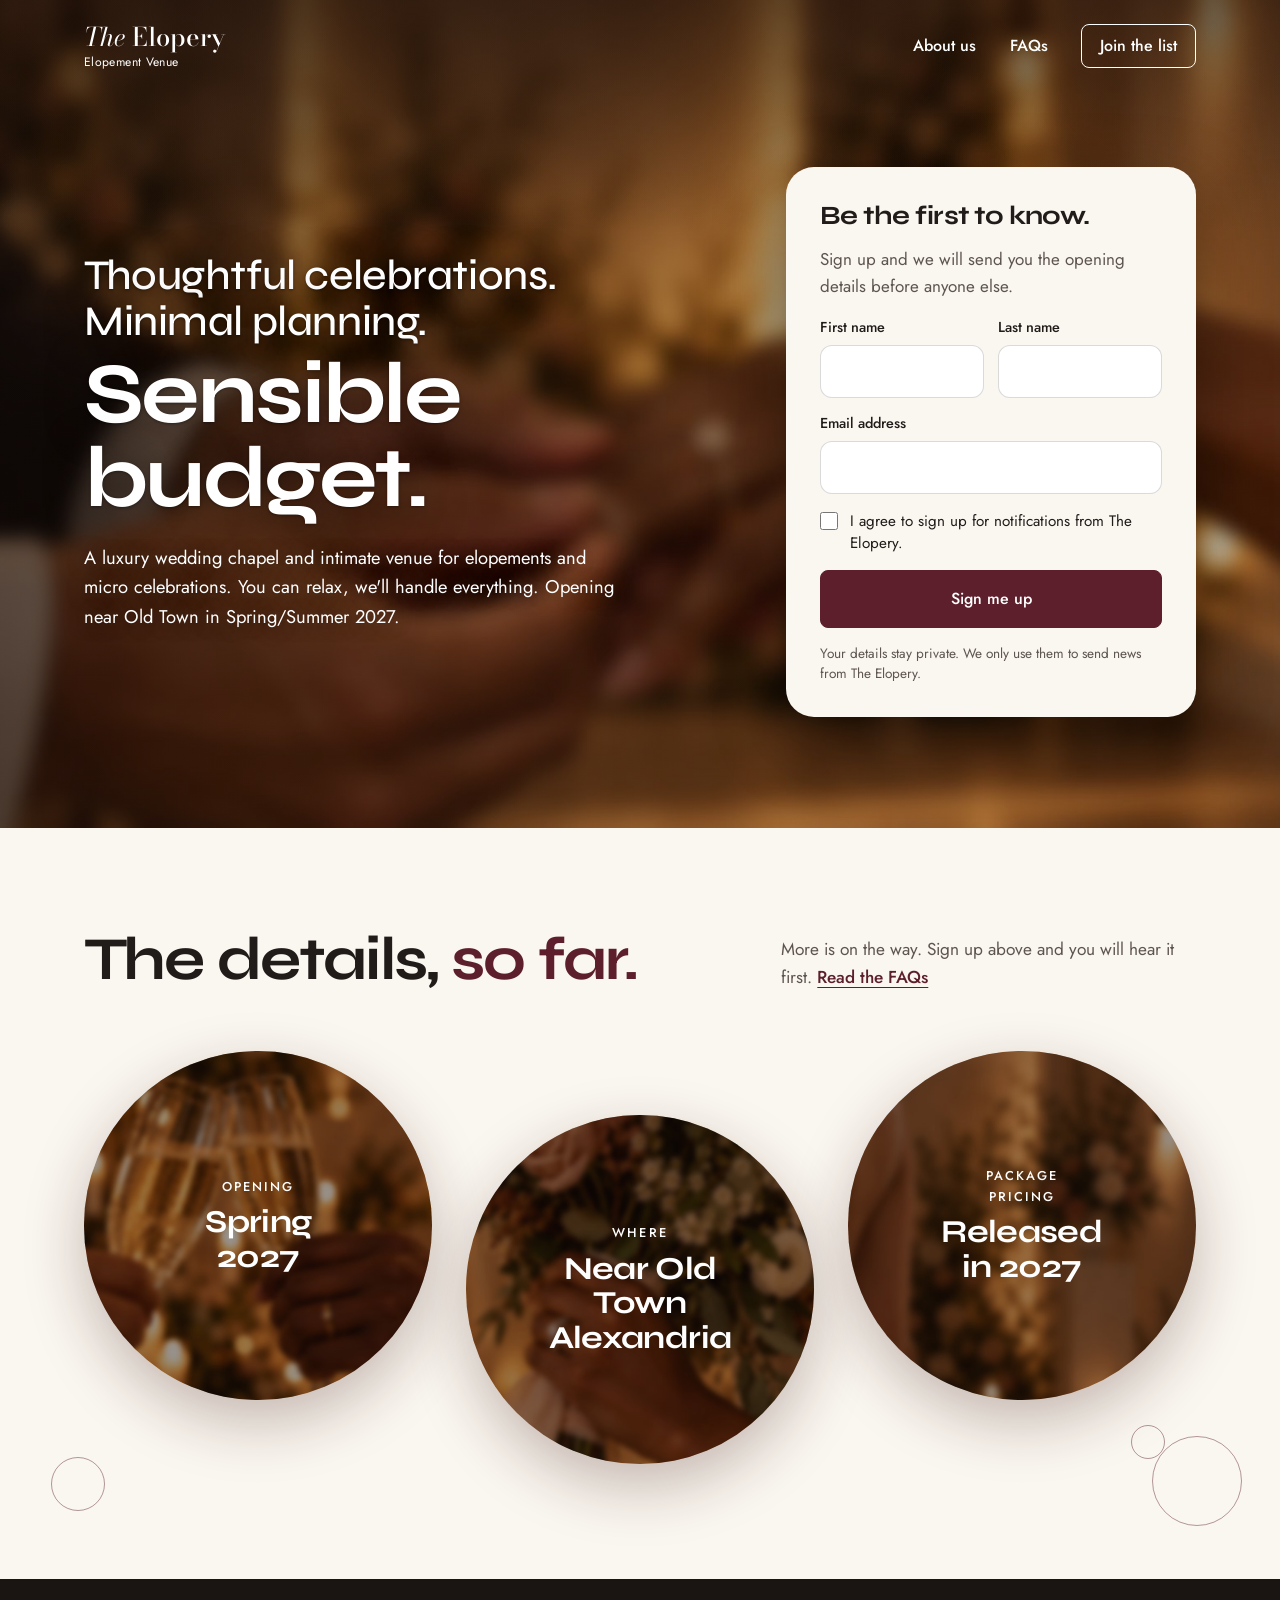
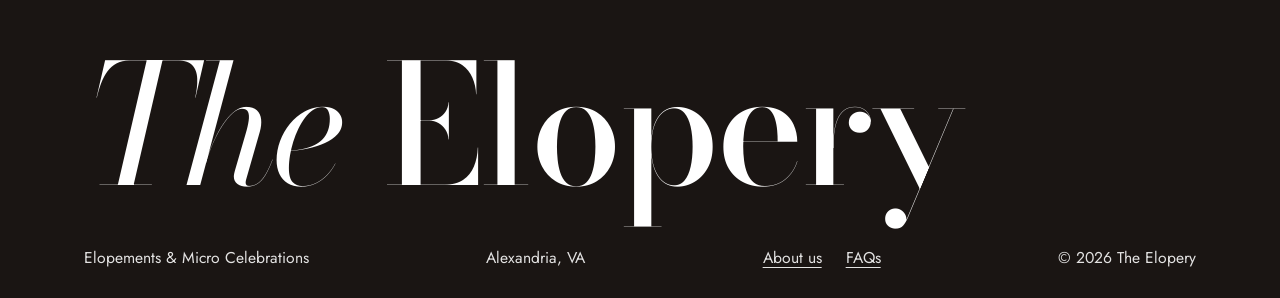
==== index.html @ 4c4f70cb "Update index.html" ====
<!doctype html>
<html lang="en">
<head>
<meta charset="utf-8">
<meta name="viewport" content="width=device-width, initial-scale=1">
<title>The Elopery | Elopements &amp; Micro Celebrations in Alexandria, VA</title>
<meta name="description" content="The Elopery is a luxury, intimate venue for elopements and micro celebrations, opening near Old Town Alexandria, VA in spring 2027. Sign up to hear the details first.">
<link rel="canonical" href="https://elopery.com/">
<meta name="theme-color" content="#1A1513">
<meta property="og:type" content="website">
<meta property="og:url" content="https://elopery.com/">
<meta property="og:title" content="The Elopery | Elopements &amp; Micro Celebrations in Alexandria, VA">
<meta property="og:description" content="The Elopery is a luxury, intimate venue for elopements and micro celebrations, opening near Old Town Alexandria, VA in spring 2027. Sign up to hear the details first.">
<meta property="og:image" content="https://elopery.com/img/bg-hero.jpg">
<link rel="icon" href="data:image/svg+xml,%3Csvg xmlns='http://www.w3.org/2000/svg' viewBox='0 0 64 64'%3E%3Ccircle cx='32' cy='32' r='32' fill='%235C1F2B'/%3E%3Ctext x='32' y='45' text-anchor='middle' font-family='Georgia,serif' font-size='38' fill='%23fff'%3EE%3C/text%3E%3C/svg%3E">
<link rel="preconnect" href="https://fonts.googleapis.com">
<link rel="preconnect" href="https://fonts.gstatic.com" crossorigin>
<link rel="stylesheet" href="https://fonts.googleapis.com/css2?family=Syne:wght@500;600;700&family=Jost:wght@400;500&family=Bodoni+Moda:ital,opsz,wght@0,6..96,400..600;1,6..96,400..600&display=swap">
<link rel="stylesheet" href="assets/site.css">
</head>
<body>
<div class="page">
  <header class="top">
    <div class="wrap">
      <a class="wordmark" href="./" aria-label="The Elopery, home"><i>The</i> Elopery<span style="display: block; font-family: var(--body); font-size: clamp(0.62rem, 2.6vw, 0.76rem); font-weight: 400; letter-spacing: 0.03em; padding-top: 6px;">Elopement Venue</span></a>
      <nav class="menu" aria-label="Main">
        <a href="about/">About us</a>
        <a href="faqs/">FAQs</a>
        <a class="pill" href="#signup">Join the list</a>
      </nav>
    </div>
  </header>

  <main>
      <section class="hero dark">
        <img class="bg" src="img/bg-hero.jpg" alt="">
        <div class="wrap hero-inner">
          <div class="hero-copy">
            <h1><span class="h-small">Thoughtful celebrations. <br>Minimal planning.</span><span class="h-big">Sensible budget.</span></h1>
            <p class="hero-sub">A luxury wedding chapel and intimate venue for elopements and micro celebrations. You can relax, we'll handle everything. Opening near Old Town in Spring/Summer 2027.</p>
          </div>

          <div class="panel" id="signup">
            <form class="signup" id="signup-form" method="post" action="https://app.kit.com/forms/9994521/subscriptions" novalidate>
              <h2>Be the first to know.</h2>
              <p class="panel-lede">Sign up and we will send you the opening details before anyone else.</p>
              <div class="fields">
                <div class="field">
                  <label for="first-name">First name</label>
                  <input id="first-name" name="fields[first_name]" type="text" autocomplete="given-name" maxlength="80" required>
                </div>
                <div class="field">
                  <label for="last-name">Last name</label>
                  <input id="last-name" name="fields[last_name]" type="text" autocomplete="family-name" maxlength="80" required>
                </div>
                <div class="field field--wide">
                  <label for="email">Email address</label>
                  <input id="email" name="email_address" type="email" autocomplete="email" inputmode="email" maxlength="200" required>
                </div>
              </div>
              <label class="agree" for="agree">
                <input id="agree" type="checkbox" required>
                <span>I agree to sign up for notifications from The Elopery.</span>
              </label>
              <p class="form-error" id="form-error" role="alert" hidden></p>
              <button class="btn" id="submit-btn" type="submit">Sign me up</button>
              <p class="fine">Your details stay private. We only use them to send news from The Elopery.</p>
            </form>

            <div class="thanks" id="thanks" role="status" hidden>
              <h2 id="thanks-title">You&rsquo;re on the list.</h2>
              <p id="thanks-body"></p>
            </div>
          </div>
        </div>
      </section>

      <section class="details-sec">
        <span class="ring ring--a" aria-hidden="true"></span>
        <span class="ring ring--b" aria-hidden="true"></span>
        <span class="ring ring--c" aria-hidden="true"></span>
        <div class="wrap">
          <div class="sec-head">
            <h2>The details, <span>so far.</span></h2>
            <p>More is on the way. Sign up above and you will hear it first. <a class="text-link" href="faqs/">Read the FAQs</a></p>
          </div>
          <div class="bubbles">
            <div class="pb">
              <img src="img/b-toast.jpg" alt="">
              <span class="pb-label">Opening</span>
              <span class="pb-value">Spring 2027</span>
            </div>
            <div class="pb">
              <img src="img/b-bouquet.jpg" alt="">
              <span class="pb-label">Where</span>
              <span class="pb-value">Near Old Town Alexandria</span>
            </div>
            <div class="pb">
              <img src="img/b-embrace.jpg" alt="">
              <span class="pb-label">Package pricing</span>
              <span class="pb-value">Released in 2027</span>
            </div>
          </div>
        </div>
      </section>
  </main>

  <footer class="foot">
    <div class="wrap">
      <div class="foot-mark"><i>The</i> Elopery</div>
      <div class="foot-row">
        <span>Elopements &amp; Micro Celebrations</span>
        <span>Alexandria, VA</span>
        <span class="foot-links">
          <a href="about/">About us</a>
          <a href="faqs/">FAQs</a>
        </span>
        <span>&copy; 2026 The Elopery</span>
      </div>
    </div>
  </footer>
</div>
<script src="assets/site.js"></script>
</body>
</html>
---- assets/site.css ----
html { -webkit-text-size-adjust: 100%; }
body { margin: 0; }
img { max-width: 100%; }
[hidden] { display: none !important; }
/* Layout: soft-focus candlelight and bubbles. Every photo is zoomed in and blurred so it works as atmosphere,
   never as a literal picture. Headlines are a clean wide sans in white or ink; the serif survives only in the
   wordmark. Round shapes (photo bubbles, FAQ bubbles, portrait) carry the personality. One fixed look. */
:root {
  --noir: #1A1513;
  --cabernet: #5C1F2B;
  --cabernet-deep: #47141F;
  --paper: #FAF6F0;
  --white: #FFFFFF;
  --ink: #211C1A;
  --ink-soft: #5E5550;
  --line: rgba(33, 28, 26, 0.16);
  --on-dark: #FFFFFF;
  --on-dark-soft: rgba(255, 255, 255, 0.88);
  --glass: rgba(255, 255, 255, 0.12);
  --glass-line: rgba(255, 255, 255, 0.55);
  --shade: rgba(18, 10, 8, 0.46);
  --error: #A1261B;

  --head: "Syne", "Avenir Next", "Century Gothic", "Trebuchet MS", system-ui, sans-serif;
  --body: "Jost", "Avenir Next", "Century Gothic", system-ui, sans-serif;
  --mark: "Bodoni Moda", "Didot", "Bodoni MT", Georgia, serif;
  color-scheme: light;
}

*, *::before, *::after { box-sizing: border-box; }
body {
  background: var(--paper);
  color: var(--ink);
  font-family: var(--body);
  font-size: 17px;
  font-weight: 400;
  line-height: 1.6;
  -webkit-font-smoothing: antialiased;
}
h1, h2, h3, p, dl, dd, figure, blockquote { margin: 0; }
h1, h2, blockquote { text-wrap: balance; }
a { color: inherit; }
img { display: block; }
:focus-visible { outline: 2px solid var(--cabernet); outline-offset: 3px; }
.dark :focus-visible, .top :focus-visible { outline-color: var(--white); }

.page { position: relative; overflow-x: clip; }
.wrap { max-width: 1240px; margin-inline: auto; padding-inline: clamp(20px, 5vw, 64px); }

/* blurred photo grounds */
.dark { position: relative; isolation: isolate; background: var(--noir); color: var(--on-dark); }
.dark > .bg { position: absolute; inset: 0; width: 100%; height: 100%; object-fit: cover; z-index: -2; }
.dark::before { content: ""; position: absolute; inset: 0; z-index: -1; background: var(--shade); }

/* ---------- header ---------- */
.top { position: absolute; top: 0; left: 0; right: 0; z-index: 5; color: var(--on-dark); }
.top .wrap { display: flex; align-items: center; justify-content: space-between; gap: 16px 24px; padding-block: 24px; }
.wordmark { font-family: var(--mark); font-size: 1.6rem; font-weight: 500; line-height: 1; text-decoration: none; white-space: nowrap; color: var(--white); }
.wordmark i { font-weight: 400; }
.menu { display: flex; align-items: center; gap: clamp(16px, 2.6vw, 34px); }
.menu a { font-size: 1rem; font-weight: 500; text-decoration: none; padding-block: 4px; border-bottom: 1px solid transparent; white-space: nowrap; }
.menu a:hover, .menu a[aria-current="page"] { border-bottom-color: currentColor; }
.menu a.pill { border: 1px solid var(--white); border-radius: 8px; padding: 8px 18px; }
.menu a.pill:hover { background: var(--white); color: var(--noir); }

/* ---------- buttons ---------- */
.btn {
  display: inline-flex; align-items: center; justify-content: center;
  font: inherit; font-weight: 500; font-size: 1rem; text-decoration: none;
  color: var(--white); background: var(--cabernet);
  border: 1px solid var(--cabernet); border-radius: 8px;
  padding: 15px 30px; cursor: pointer;
  transition: background 0.2s ease, color 0.2s ease, border-color 0.2s ease;
}
.btn:hover { background: var(--cabernet-deep); border-color: var(--cabernet-deep); }
.btn[disabled] { opacity: 0.6; cursor: progress; }
.btn--white { background: var(--white); border-color: var(--white); color: var(--cabernet-deep); }
.btn--white:hover { background: var(--paper); border-color: var(--paper); color: var(--noir); }
.btn--line { background: transparent; color: var(--ink); border-color: var(--line); padding: 9px 18px; font-size: 0.92rem; }
.btn--line:hover { background: transparent; border-color: var(--cabernet); color: var(--cabernet); }

/* ---------- home: hero ---------- */
.hero::before {
  background:
    linear-gradient(180deg, rgba(18, 10, 8, 0.5) 0%, rgba(18, 10, 8, 0) 28%),
    linear-gradient(90deg, rgba(18, 10, 8, 0.62) 0%, rgba(18, 10, 8, 0.34) 58%, rgba(18, 10, 8, 0.28) 100%);
}
.hero-inner {
  display: grid;
  grid-template-columns: minmax(0, 1fr) minmax(0, 410px);
  gap: clamp(28px, 4.5vw, 64px);
  align-items: center;
  min-height: min(860px, 92vh);
  padding-block: 120px clamp(40px, 5vw, 64px);
}
.hero-copy { display: flex; flex-direction: column; align-items: flex-start; gap: 22px; min-width: 0; }
.hero h1 { font-family: var(--head); color: var(--white); display: flex; flex-direction: column; gap: 6px; text-shadow: 0 2px 40px rgba(0, 0, 0, 0.6), 0 1px 3px rgba(0, 0, 0, 0.35); }
.h-small { font-weight: 500; font-size: clamp(1.6rem, 3.3vw, 2.8rem); line-height: 1.1; letter-spacing: -0.01em; }
.h-big { font-weight: 700; font-size: clamp(2.6rem, 7vw, 5.4rem); line-height: 0.98; letter-spacing: -0.03em; }
.hero-sub { font-size: 1.15rem; max-width: 29em; color: var(--white); text-shadow: 0 1px 18px rgba(0, 0, 0, 0.6); }

/* ---------- sign-up panel ---------- */
.panel {
  background: var(--paper); color: var(--ink);
  border-radius: 28px;
  padding: clamp(24px, 3vw, 34px);
  display: flex; flex-direction: column; gap: 18px; min-width: 0;
  box-shadow: 0 24px 70px rgba(0, 0, 0, 0.35);
}
.panel h2 { font-family: var(--head); font-weight: 700; font-size: 1.65rem; line-height: 1.1; letter-spacing: -0.02em; }
.panel-lede { color: var(--ink-soft); }
.signup { display: flex; flex-direction: column; gap: 16px; }
.fields { display: grid; grid-template-columns: repeat(2, minmax(0, 1fr)); gap: 14px; }
.field { display: flex; flex-direction: column; gap: 6px; min-width: 0; }
.field--wide { grid-column: 1 / -1; }
.field label { font-size: 0.9rem; font-weight: 500; }
.field input {
  font: inherit; color: var(--ink); background: var(--white);
  border: 1px solid var(--line); border-radius: 12px;
  padding: 12px 14px; width: 100%;
}
.field input:focus { outline: none; border-color: var(--cabernet); box-shadow: 0 0 0 1px var(--cabernet); }
.field input[aria-invalid="true"] { border-color: var(--error); }
.agree { display: flex; gap: 12px; align-items: flex-start; font-size: 0.95rem; line-height: 1.45; cursor: pointer; }
.agree input { width: 18px; height: 18px; margin: 2px 0 0; accent-color: var(--cabernet); flex: none; }
.signup .btn { width: 100%; }
.fine { font-size: 0.85rem; color: var(--ink-soft); line-height: 1.45; }
.form-error { color: var(--error); font-size: 0.95rem; font-weight: 500; }
.thanks { display: flex; flex-direction: column; gap: 12px; }
.thanks p { color: var(--ink-soft); overflow-wrap: anywhere; }

/* ---------- home: the details, as photo bubbles ---------- */
.details-sec { padding-block: clamp(56px, 8vw, 110px) clamp(64px, 9vw, 130px); position: relative; }
.sec-head { display: flex; flex-wrap: wrap; align-items: flex-end; justify-content: space-between; gap: 14px 40px; padding-bottom: clamp(32px, 5vw, 60px); }
.sec-head h2 { font-family: var(--head); font-weight: 700; font-size: clamp(2.1rem, 5vw, 3.8rem); line-height: 1; letter-spacing: -0.03em; }
.sec-head h2 span { color: var(--cabernet); }
.sec-head p { max-width: 24em; color: var(--ink-soft); font-size: 1.08rem; }
.text-link { font-weight: 500; color: var(--cabernet); text-underline-offset: 4px; white-space: nowrap; }

.bubbles { display: flex; justify-content: center; align-items: flex-start; gap: clamp(14px, 2.6vw, 40px); }
.pb {
  position: relative; isolation: isolate; overflow: hidden;
  flex: 0 1 350px; min-width: 0; aspect-ratio: 1; border-radius: 50%;
  display: flex; flex-direction: column; align-items: center; justify-content: center; gap: 8px;
  padding: 12%; text-align: center; color: var(--white);
  box-shadow: 0 22px 60px rgba(60, 25, 15, 0.28);
}
.pb img { position: absolute; inset: 0; width: 100%; height: 100%; object-fit: cover; z-index: -2; }
.pb::before { content: ""; position: absolute; inset: 0; z-index: -1; background: rgba(22, 10, 8, 0.44); }
.pb:nth-child(2) { margin-top: clamp(28px, 5vw, 72px); }
.pb-label { font-size: 0.8rem; font-weight: 500; letter-spacing: 0.16em; text-transform: uppercase; }
.pb-value { font-family: var(--head); font-weight: 700; font-size: clamp(1.25rem, 2.5vw, 2rem); line-height: 1.08; letter-spacing: -0.02em; }
.ring { position: absolute; border: 1px solid var(--cabernet); border-radius: 50%; opacity: 0.45; pointer-events: none; }
.ring--a { width: 90px; height: 90px; right: 3%; bottom: 7%; }
.ring--b { width: 34px; height: 34px; right: 9%; bottom: 16%; }
.ring--c { width: 54px; height: 54px; left: 4%; bottom: 9%; }

/* ---------- inner page heads ---------- */
.page-head .wrap { padding-block: 150px clamp(40px, 5vw, 64px); }
.page-head h1 { font-family: var(--head); font-weight: 700; color: var(--white); font-size: clamp(2.8rem, 7.4vw, 5.6rem); line-height: 0.98; letter-spacing: -0.03em; text-shadow: 0 2px 34px rgba(0, 0, 0, 0.45); }
.head-sub { font-size: 1.15rem; color: var(--white); max-width: 30em; padding-top: 14px; text-shadow: 0 1px 18px rgba(0, 0, 0, 0.6); }

/* ---------- about ---------- */
.about-head .wrap { display: grid; grid-template-columns: minmax(0, 1fr) auto; gap: 24px clamp(24px, 5vw, 72px); align-items: end; padding-bottom: 0; }
.about-head .titles { padding-bottom: clamp(40px, 6vw, 84px); min-width: 0; }
.portrait {
  position: relative; isolation: isolate; overflow: hidden;
  width: clamp(230px, 28vw, 360px); aspect-ratio: 1; border-radius: 50%;
  border: 6px solid var(--paper);
  box-shadow: 0 24px 70px rgba(0, 0, 0, 0.35);
  margin-bottom: clamp(-110px, -8vw, -70px);
  display: flex; align-items: center; justify-content: center; text-align: center;
  color: var(--white); background: var(--cabernet);
}
.portrait img { position: absolute; inset: 0; width: 100%; height: 100%; object-fit: cover; object-position: 50% 30%; z-index: -1; }

.story { padding-block: clamp(96px, 12vw, 150px) clamp(48px, 7vw, 90px); }
.story .wrap { display: flex; flex-direction: column; gap: clamp(40px, 6vw, 72px); }
.lead { font-family: var(--head); font-weight: 600; font-size: clamp(1.6rem, 3.3vw, 2.6rem); line-height: 1.12; letter-spacing: -0.02em; max-width: 21em; }
.lead span { color: var(--cabernet); }
.chapter { display: grid; grid-template-columns: minmax(0, 0.8fr) minmax(0, 1.2fr); gap: 12px clamp(24px, 6vw, 96px); align-items: start; }
.chapter h2 { font-family: var(--head); font-weight: 700; font-size: clamp(1.45rem, 2.5vw, 2rem); line-height: 1.1; letter-spacing: -0.02em; color: var(--cabernet); }
.chapter p { font-size: 1.12rem; max-width: 34em; }

.quote .wrap { padding-block: clamp(64px, 9vw, 130px); }
.quote blockquote { font-family: var(--head); font-weight: 700; color: var(--white); font-size: clamp(1.9rem, 5vw, 4.2rem); line-height: 1.04; letter-spacing: -0.03em; text-shadow: 0 2px 34px rgba(0, 0, 0, 0.45); }
.quote blockquote span { display: block; }

.story--after { padding-block: clamp(56px, 8vw, 100px); }
.stats { display: grid; grid-template-columns: repeat(3, minmax(0, 1fr)); gap: 20px clamp(16px, 3vw, 40px); }
.stats > div { display: flex; flex-direction: column; gap: 4px; padding: 24px 26px; background: var(--white); border-radius: 28px; min-width: 0; }
.stats dt { color: var(--ink-soft); font-size: 0.98rem; }
.stats dd { font-family: var(--head); font-weight: 700; font-size: clamp(1.5rem, 2.8vw, 2.2rem); line-height: 1.1; letter-spacing: -0.02em; }
.signoff { display: flex; flex-direction: column; gap: 4px; }
.signoff p { font-family: var(--head); font-weight: 600; font-size: clamp(1.4rem, 2.6vw, 2rem); line-height: 1.15; letter-spacing: -0.02em; padding-bottom: 14px; }
.signoff b { font-family: var(--mark); font-style: italic; font-weight: 400; font-size: 2.8rem; line-height: 1.1; color: var(--cabernet); }
.signoff span { color: var(--ink-soft); }

.cta-card {
  display: flex; flex-wrap: wrap; align-items: center; justify-content: space-between; gap: 20px 40px;
  background: var(--cabernet); color: var(--white);
  border-radius: 36px; padding: clamp(28px, 4vw, 48px) clamp(24px, 4vw, 56px);
}
.cta-card p { font-family: var(--head); font-weight: 700; font-size: clamp(1.6rem, 3.4vw, 2.6rem); line-height: 1.05; letter-spacing: -0.03em; }

/* ---------- faqs: floating bubbles ---------- */
.faq-page .wrap { padding-block: 150px clamp(64px, 9vw, 120px); position: relative; }
.faq-page::before { background: rgba(18, 10, 8, 0.5); }
.faq-page h1, .faq-page .head-sub, .faq-list, .faq-cta { position: relative; z-index: 1; }
.faq-list { display: flex; flex-direction: column; align-items: flex-start; gap: 22px; padding-block: clamp(36px, 5vw, 60px); }
.faq {
  width: min(100%, 660px);
  background: var(--paper); color: var(--ink);
  border-radius: 38px;
  box-shadow: 0 22px 60px rgba(0, 0, 0, 0.38);
}
.faq:nth-child(2) { margin-left: clamp(0px, 13vw, 190px); }
.faq:nth-child(3) { margin-left: clamp(0px, 5vw, 70px); }
.faq summary {
  display: flex; align-items: center; justify-content: space-between; gap: 18px;
  padding: 20px 20px 20px 30px; cursor: pointer; list-style: none; border-radius: 38px;
  font-family: var(--head); font-weight: 700; font-size: clamp(1.15rem, 2.1vw, 1.45rem); line-height: 1.15; letter-spacing: -0.02em;
}
.faq summary::-webkit-details-marker { display: none; }
.plus { position: relative; flex: none; width: 40px; height: 40px; border-radius: 50%; background: var(--cabernet); transition: transform 0.25s ease; }
.plus::before, .plus::after { content: ""; position: absolute; left: 50%; top: 50%; width: 14px; height: 2px; background: var(--white); transform: translate(-50%, -50%); }
.plus::after { transform: translate(-50%, -50%) rotate(90deg); }
.faq[open] .plus { transform: rotate(45deg); }
.faq p { padding: 0 30px 26px; font-size: 1.1rem; max-width: 33em; color: var(--ink); }
.faq-cta { display: flex; flex-wrap: wrap; align-items: center; justify-content: space-between; gap: 20px 40px; }
.faq-cta p { font-family: var(--head); font-weight: 700; color: var(--white); font-size: clamp(1.6rem, 3.4vw, 2.6rem); line-height: 1.05; letter-spacing: -0.03em; }

/* ---------- footer ---------- */
.foot { background: var(--noir); color: var(--white); padding-block: clamp(40px, 6vw, 72px) 28px; }
.foot .wrap { display: flex; flex-direction: column; gap: clamp(24px, 4vw, 44px); }
.foot-mark { font-family: var(--mark); font-weight: 500; font-size: clamp(3.2rem, 13vw, 11rem); line-height: 0.9; letter-spacing: -0.02em; color: var(--white); }
.foot-mark i { font-weight: 400; }
.foot-row { display: flex; flex-wrap: wrap; justify-content: space-between; gap: 8px 32px; color: var(--on-dark-soft); font-size: 0.98rem; }
.foot-links { display: flex; flex-wrap: wrap; gap: 8px 24px; }
.foot-links a { text-underline-offset: 4px; }

/* ---------- narrow ---------- */
@media (max-width: 900px) {
  .hero-inner { grid-template-columns: minmax(0, 1fr); min-height: 0; padding-top: 130px; }
  .chapter { grid-template-columns: minmax(0, 1fr); }
  .about-head .wrap { grid-template-columns: minmax(0, 1fr); }
  .about-head .titles { padding-bottom: 8px; }
}
@media (max-width: 760px) {
  .bubbles { flex-direction: column; align-items: stretch; gap: 0; }
  .pb { flex: none; width: min(74vw, 290px); }
  .pb:nth-child(1) { align-self: flex-start; }
  .pb:nth-child(2) { align-self: flex-end; margin-top: -34px; }
  .pb:nth-child(3) { align-self: flex-start; margin-top: -34px; }
  .pb-value { font-size: 1.5rem; }
  .ring { display: none; }
  .stats { grid-template-columns: minmax(0, 1fr); }
  .faq:nth-child(2), .faq:nth-child(3) { margin-left: 0; }
}
@media (max-width: 620px) {
  body { font-size: 16px; }
  .menu a.pill { display: none; }
  .wordmark { font-size: 1.4rem; }
  .fields { grid-template-columns: minmax(0, 1fr); }
  .cta-card .btn, .faq-cta .btn { width: 100%; }
  .faq summary { padding-left: 24px; }
  .faq p { padding-inline: 24px; }
}
@media (prefers-reduced-motion: reduce) {
    .btn, .plus { transition: none; }
}
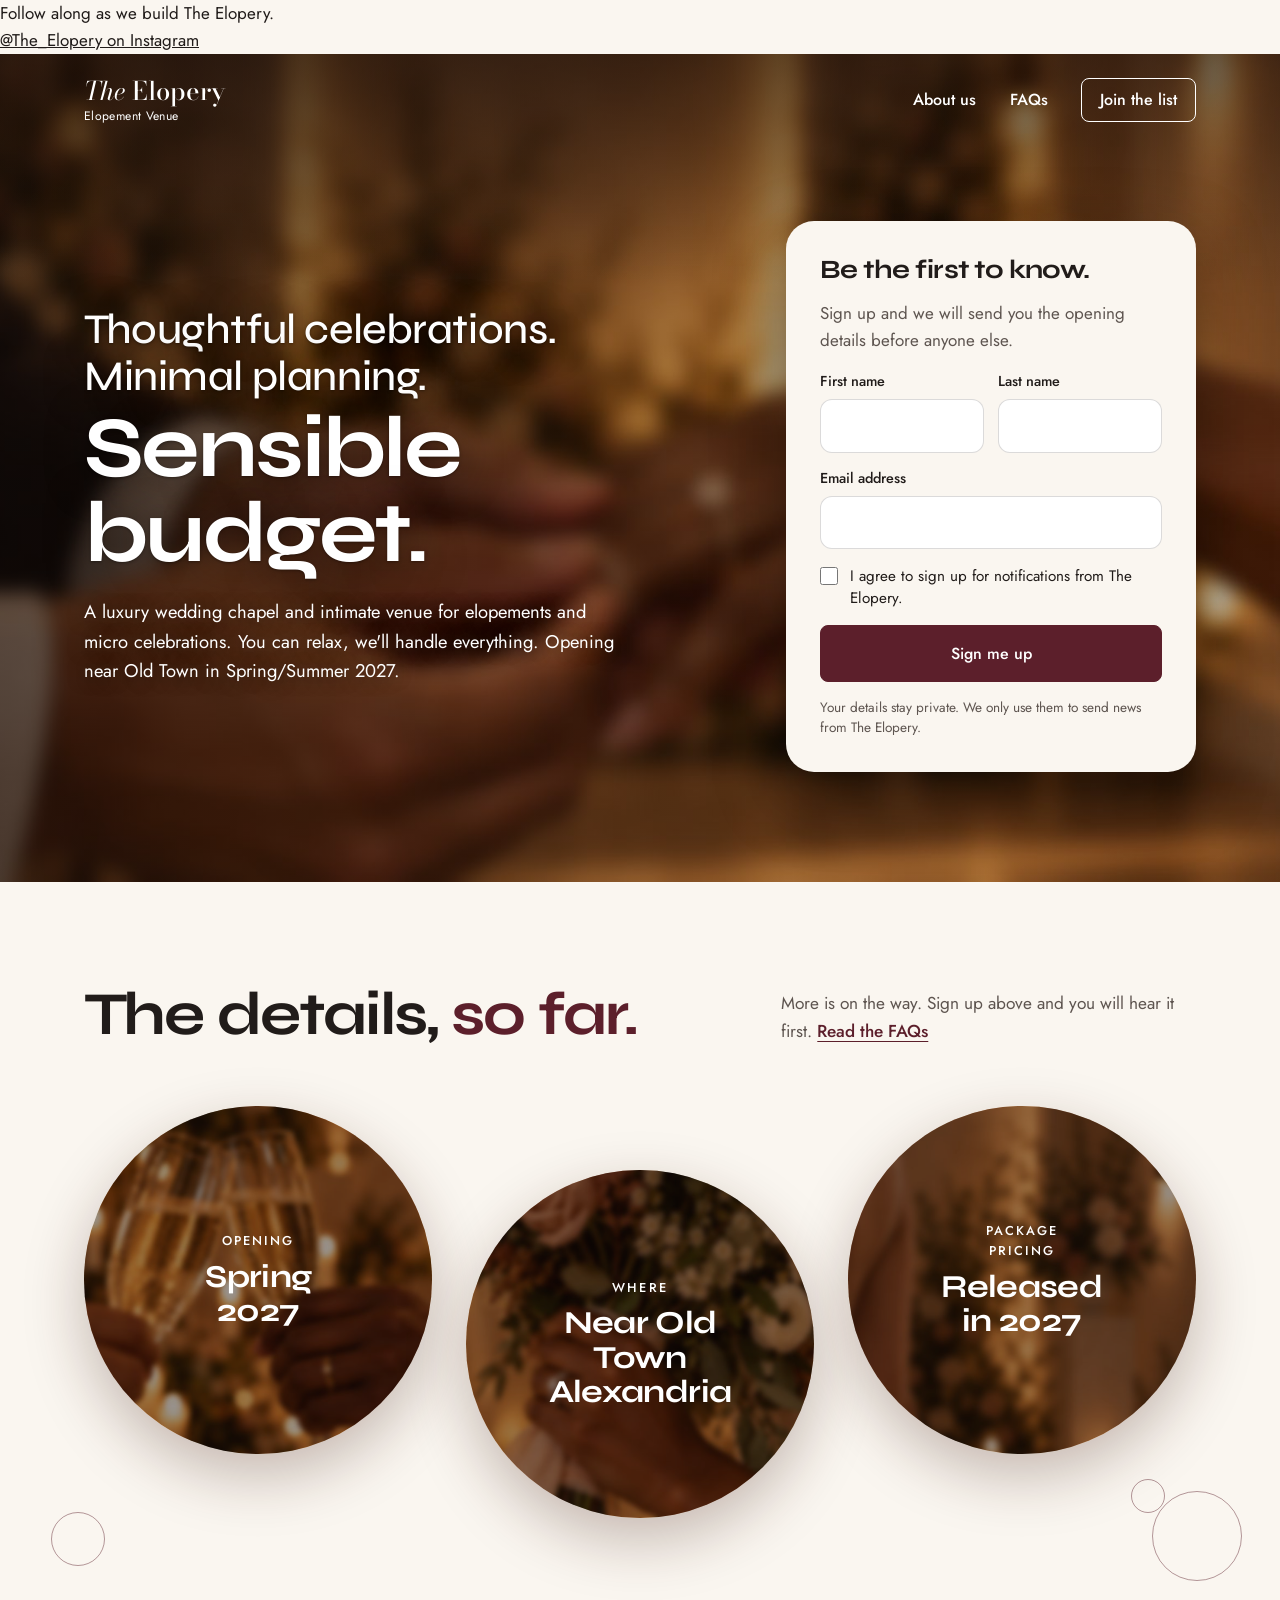
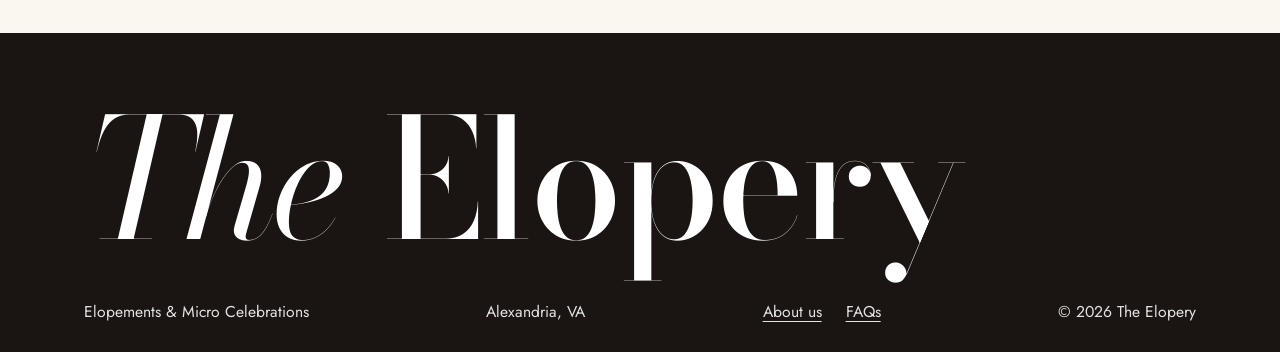
==== commit 5ba814c8: "Update index.html" ====
--- a/index.html
+++ b/index.html
@@ -10,8 +10,12 @@
 <meta property="og:type" content="website">
 <meta property="og:url" content="https://elopery.com/">
 <meta property="og:title" content="The Elopery | Elopements &amp; Micro Celebrations in Alexandria, VA">
-<meta property="og:description" content="The Elopery is a luxury, intimate venue for elopements and micro celebrations, opening near Old Town Alexandria, VA in spring 2027. Sign up to hear the details first.">
-<meta property="og:image" content="https://elopery.com/img/bg-hero.jpg">
+<meta property="og:description" content="The Elopery is an intimate venue for elopements and micro celebrations, opening near Old Town Alexandria, VA in spring 2027. Sign up to hear the details first.">
+<section class="instagram">
+  <p>Follow along as we build The Elopery.</p>
+  <a href="https://www.instagram.com/the_elopery/" target="_blank" rel="noopener">@The_Elopery on Instagram</a>
+</section>
+  <meta property="og:image" content="https://elopery.com/img/bg-hero.jpg">
 <link rel="icon" href="data:image/svg+xml,%3Csvg xmlns='http://www.w3.org/2000/svg' viewBox='0 0 64 64'%3E%3Ccircle cx='32' cy='32' r='32' fill='%235C1F2B'/%3E%3Ctext x='32' y='45' text-anchor='middle' font-family='Georgia,serif' font-size='38' fill='%23fff'%3EE%3C/text%3E%3C/svg%3E">
 <link rel="preconnect" href="https://fonts.googleapis.com">
 <link rel="preconnect" href="https://fonts.gstatic.com" crossorigin>
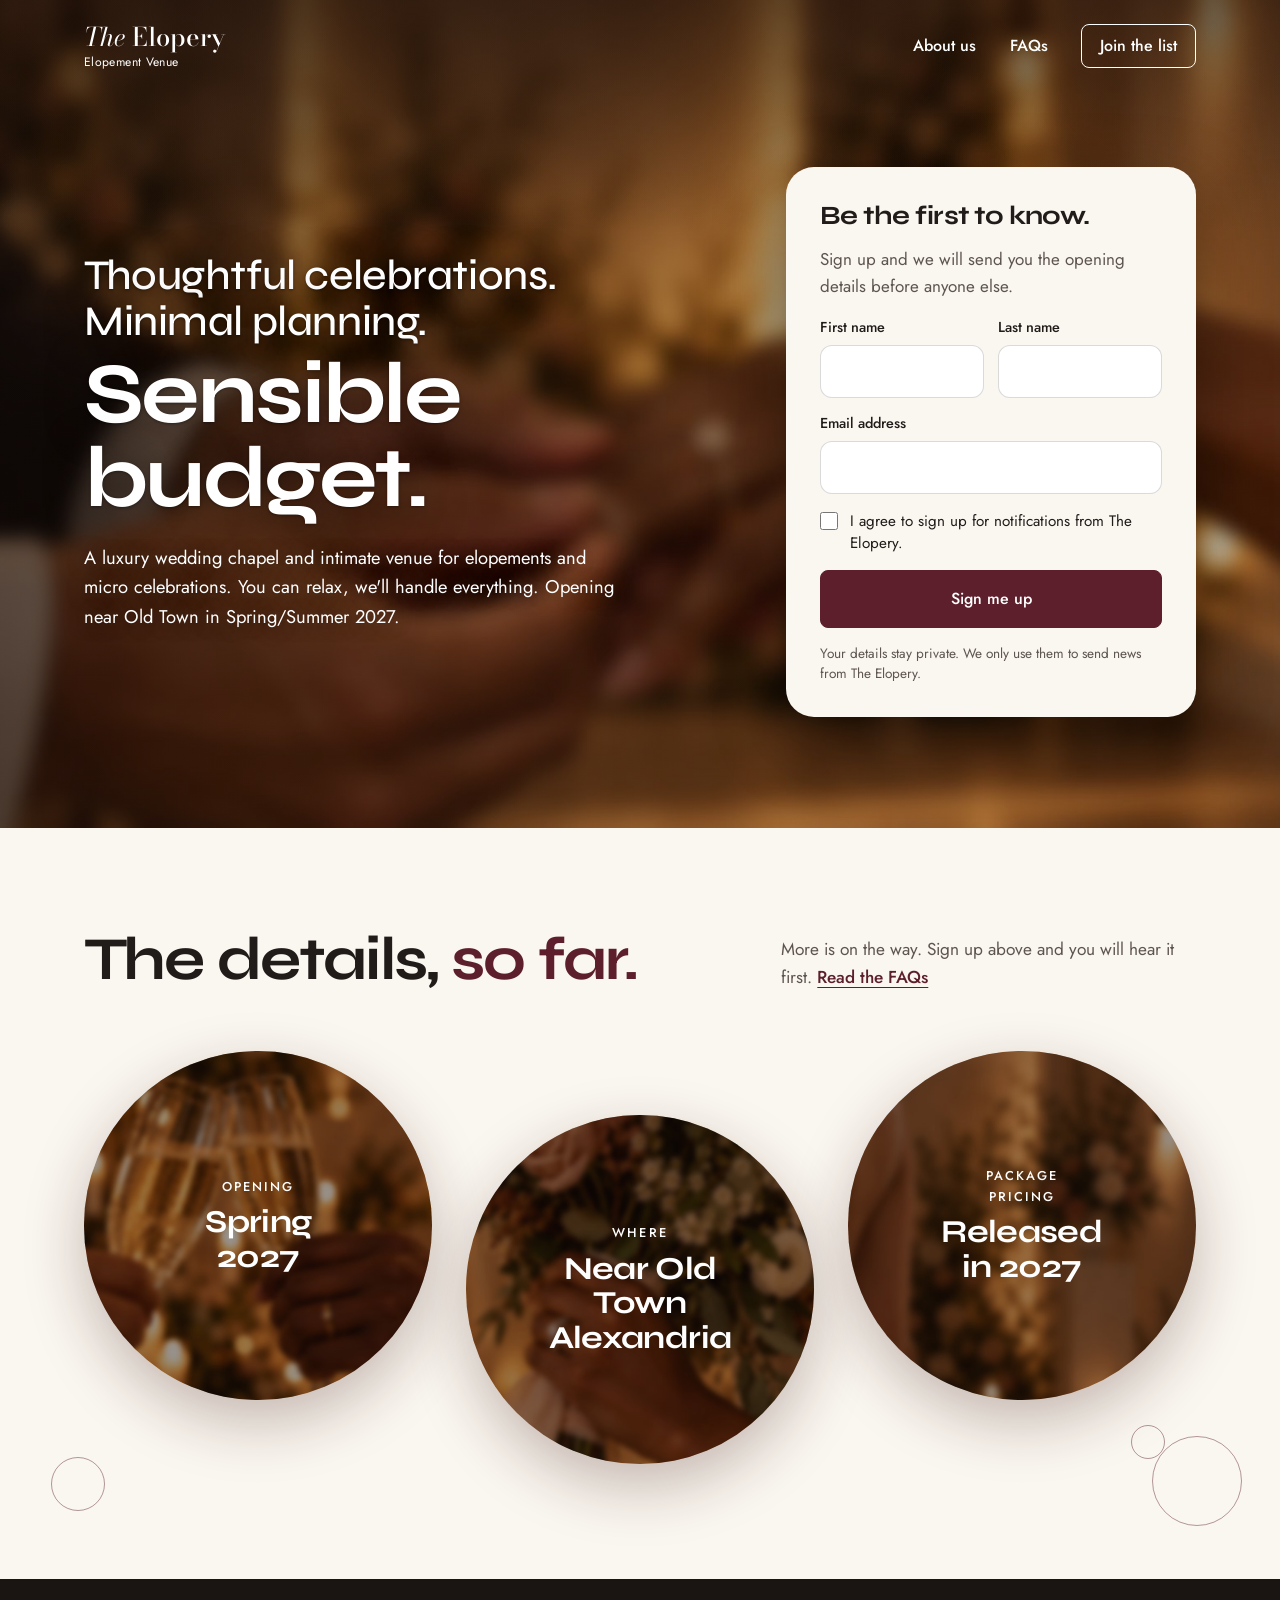
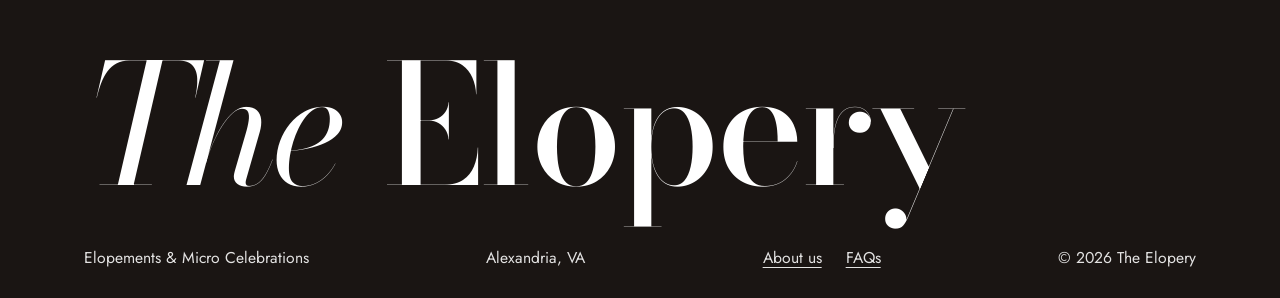
==== commit 1efc0b0f: "Update index.html" ====
--- a/index.html
+++ b/index.html
@@ -11,11 +11,7 @@
 <meta property="og:url" content="https://elopery.com/">
 <meta property="og:title" content="The Elopery | Elopements &amp; Micro Celebrations in Alexandria, VA">
 <meta property="og:description" content="The Elopery is an intimate venue for elopements and micro celebrations, opening near Old Town Alexandria, VA in spring 2027. Sign up to hear the details first.">
-<section class="instagram">
-  <p>Follow along as we build The Elopery.</p>
-  <a href="https://www.instagram.com/the_elopery/" target="_blank" rel="noopener">@The_Elopery on Instagram</a>
-</section>
-  <meta property="og:image" content="https://elopery.com/img/bg-hero.jpg">
+<meta property="og:image" content="https://elopery.com/img/bg-hero.jpg">
 <link rel="icon" href="data:image/svg+xml,%3Csvg xmlns='http://www.w3.org/2000/svg' viewBox='0 0 64 64'%3E%3Ccircle cx='32' cy='32' r='32' fill='%235C1F2B'/%3E%3Ctext x='32' y='45' text-anchor='middle' font-family='Georgia,serif' font-size='38' fill='%23fff'%3EE%3C/text%3E%3C/svg%3E">
 <link rel="preconnect" href="https://fonts.googleapis.com">
 <link rel="preconnect" href="https://fonts.gstatic.com" crossorigin>
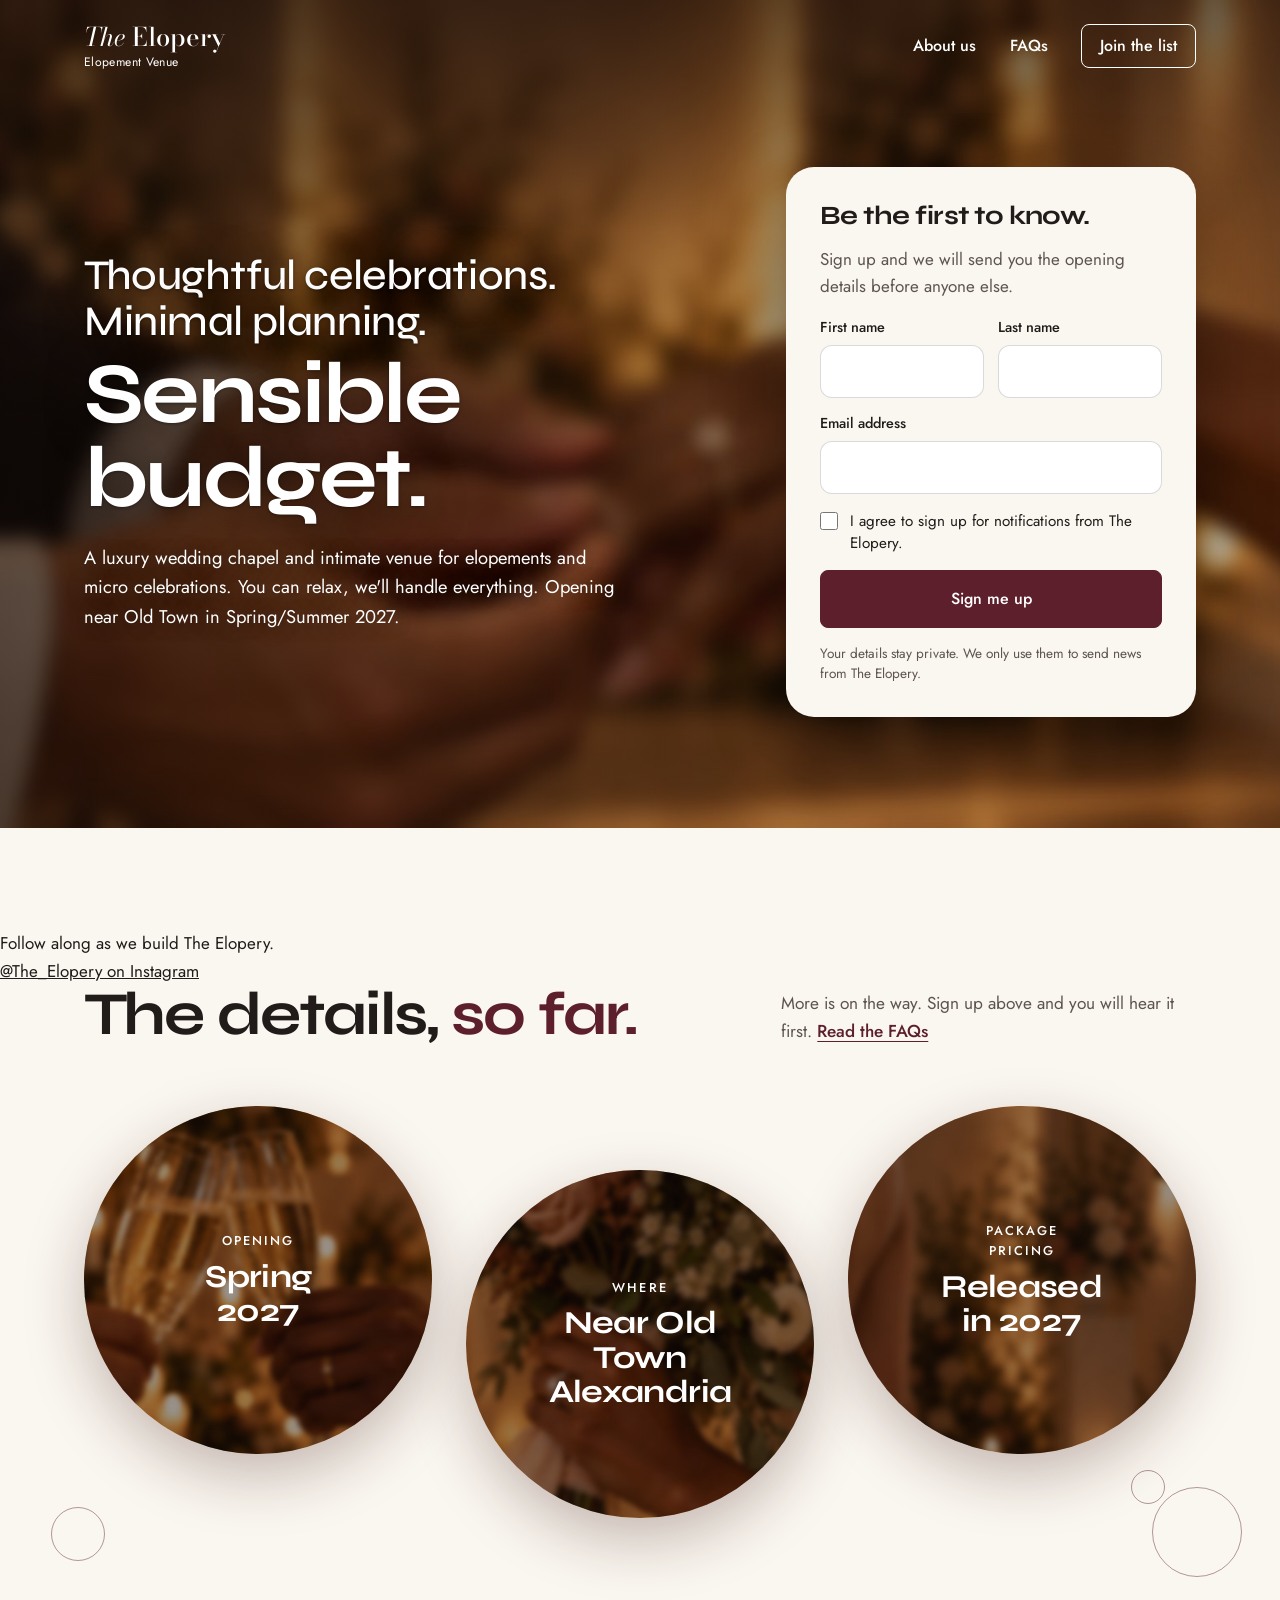
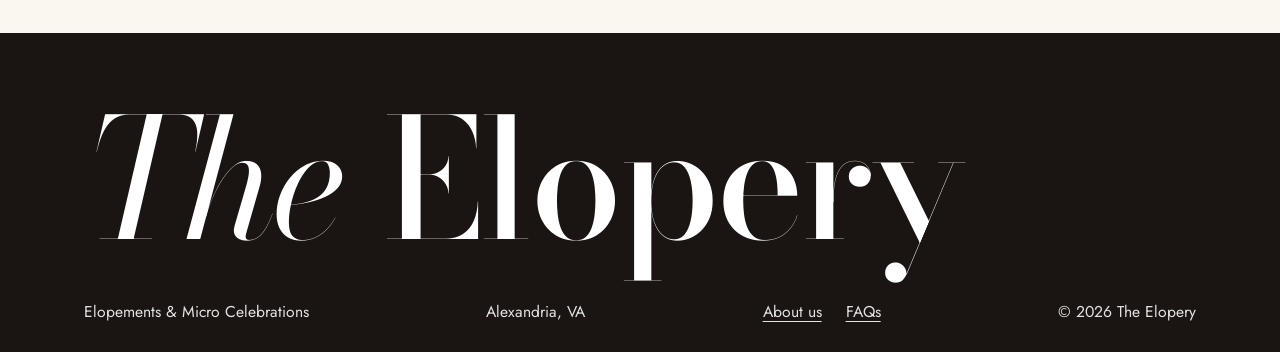
==== commit a57e4c90: "Update index.html" ====
--- a/index.html
+++ b/index.html
@@ -79,6 +79,12 @@
         <span class="ring ring--a" aria-hidden="true"></span>
         <span class="ring ring--b" aria-hidden="true"></span>
         <span class="ring ring--c" aria-hidden="true"></span>
+
+<section class="instagram">
+  <p>Follow along as we build The Elopery.</p>
+  <a href="https://www.instagram.com/the_elopery/" target="_blank" rel="noopener">@The_Elopery on Instagram</a>
+</section>
+        
         <div class="wrap">
           <div class="sec-head">
             <h2>The details, <span>so far.</span></h2>
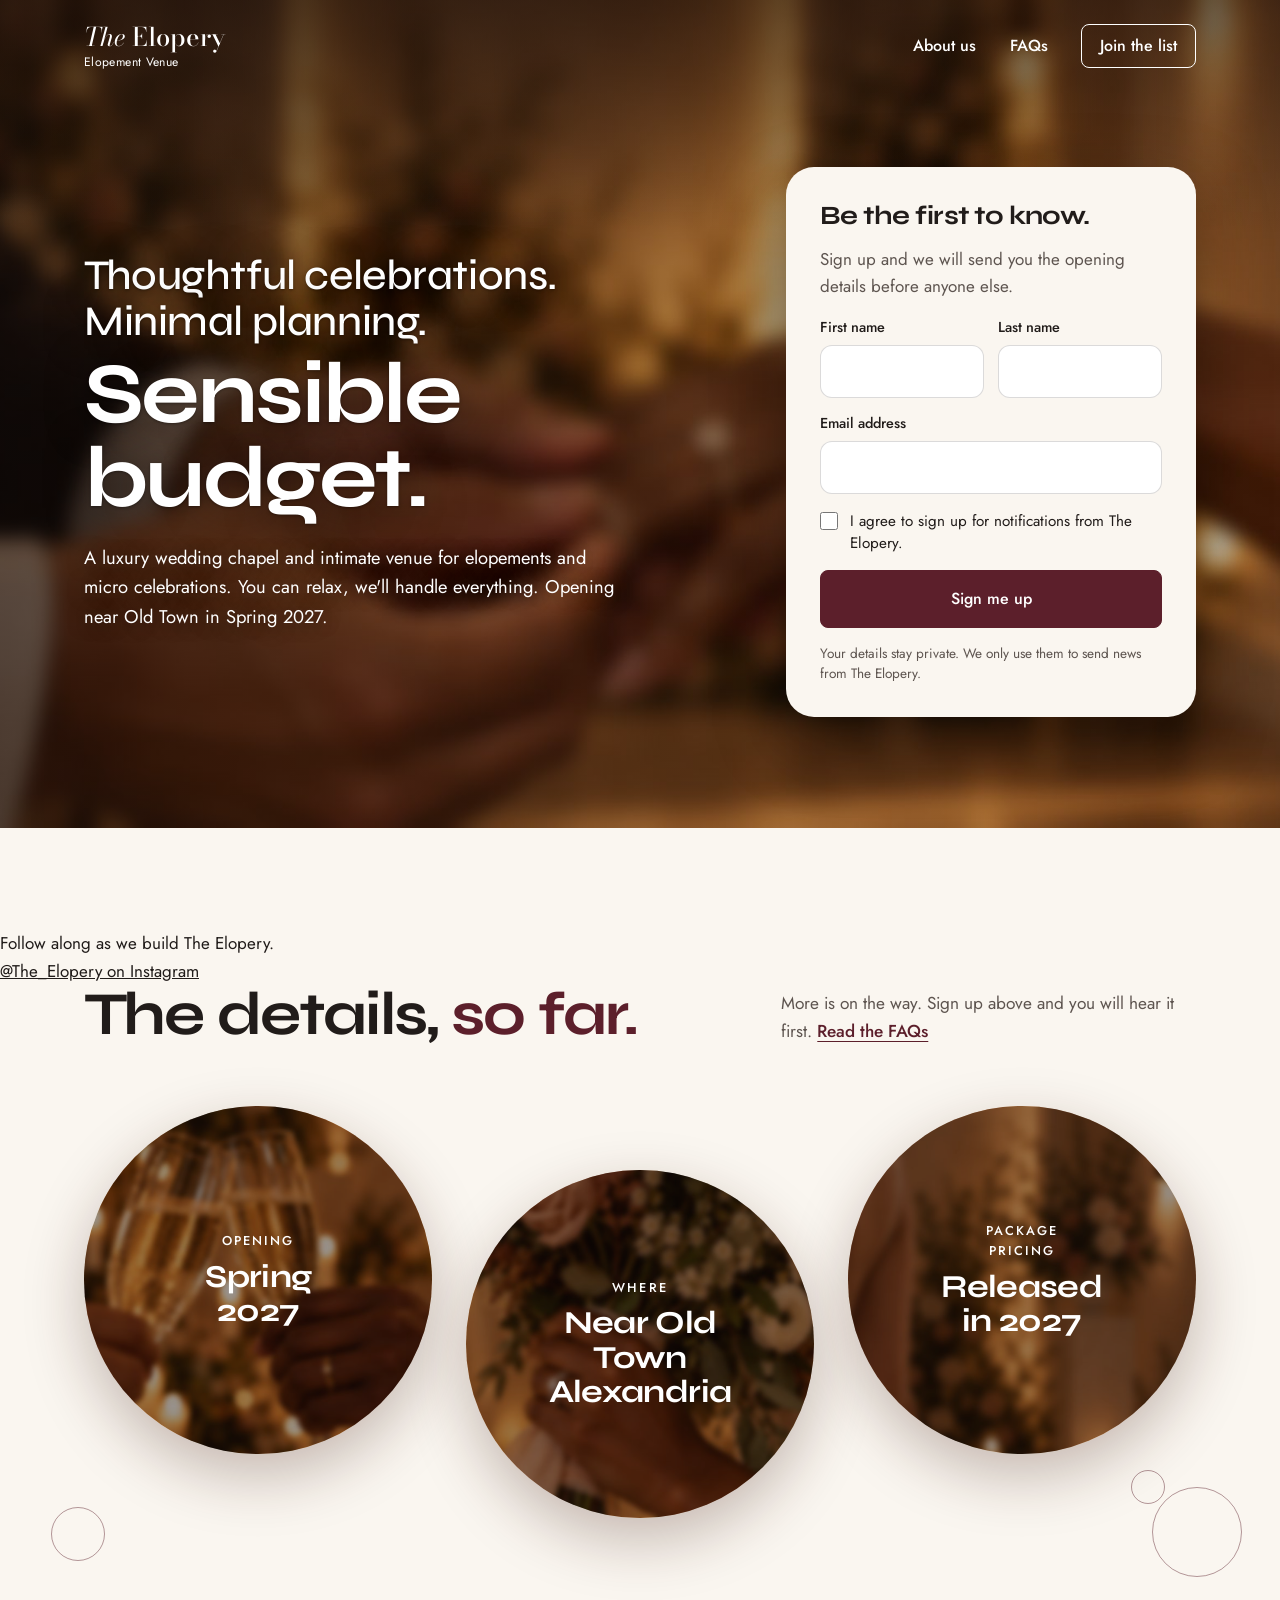
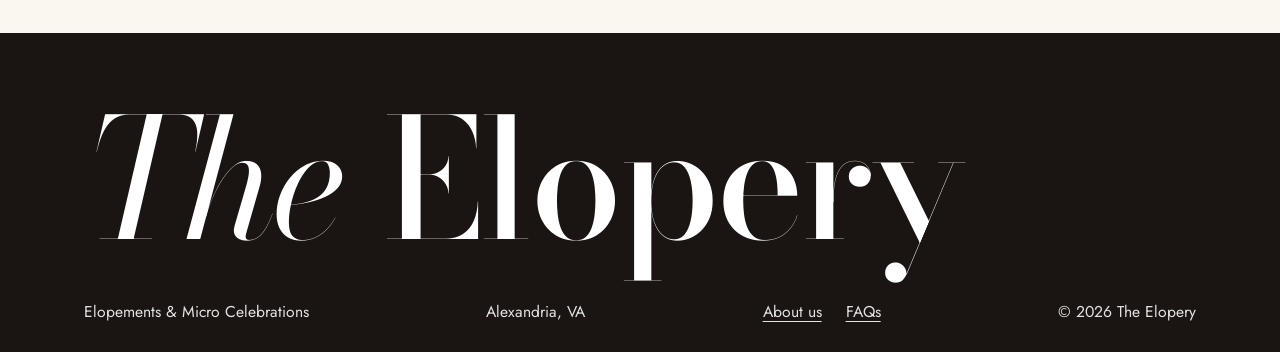
==== commit 96adc17e: "Update index.html" ====
--- a/index.html
+++ b/index.html
@@ -37,7 +37,7 @@
         <div class="wrap hero-inner">
           <div class="hero-copy">
             <h1><span class="h-small">Thoughtful celebrations. <br>Minimal planning.</span><span class="h-big">Sensible budget.</span></h1>
-            <p class="hero-sub">A luxury wedding chapel and intimate venue for elopements and micro celebrations. You can relax, we'll handle everything. Opening near Old Town in Spring/Summer 2027.</p>
+            <p class="hero-sub">A luxury wedding chapel and intimate venue for elopements and micro celebrations. You can relax, we'll handle everything. Opening near Old Town in Spring 2027.</p>
           </div>
 
           <div class="panel" id="signup">
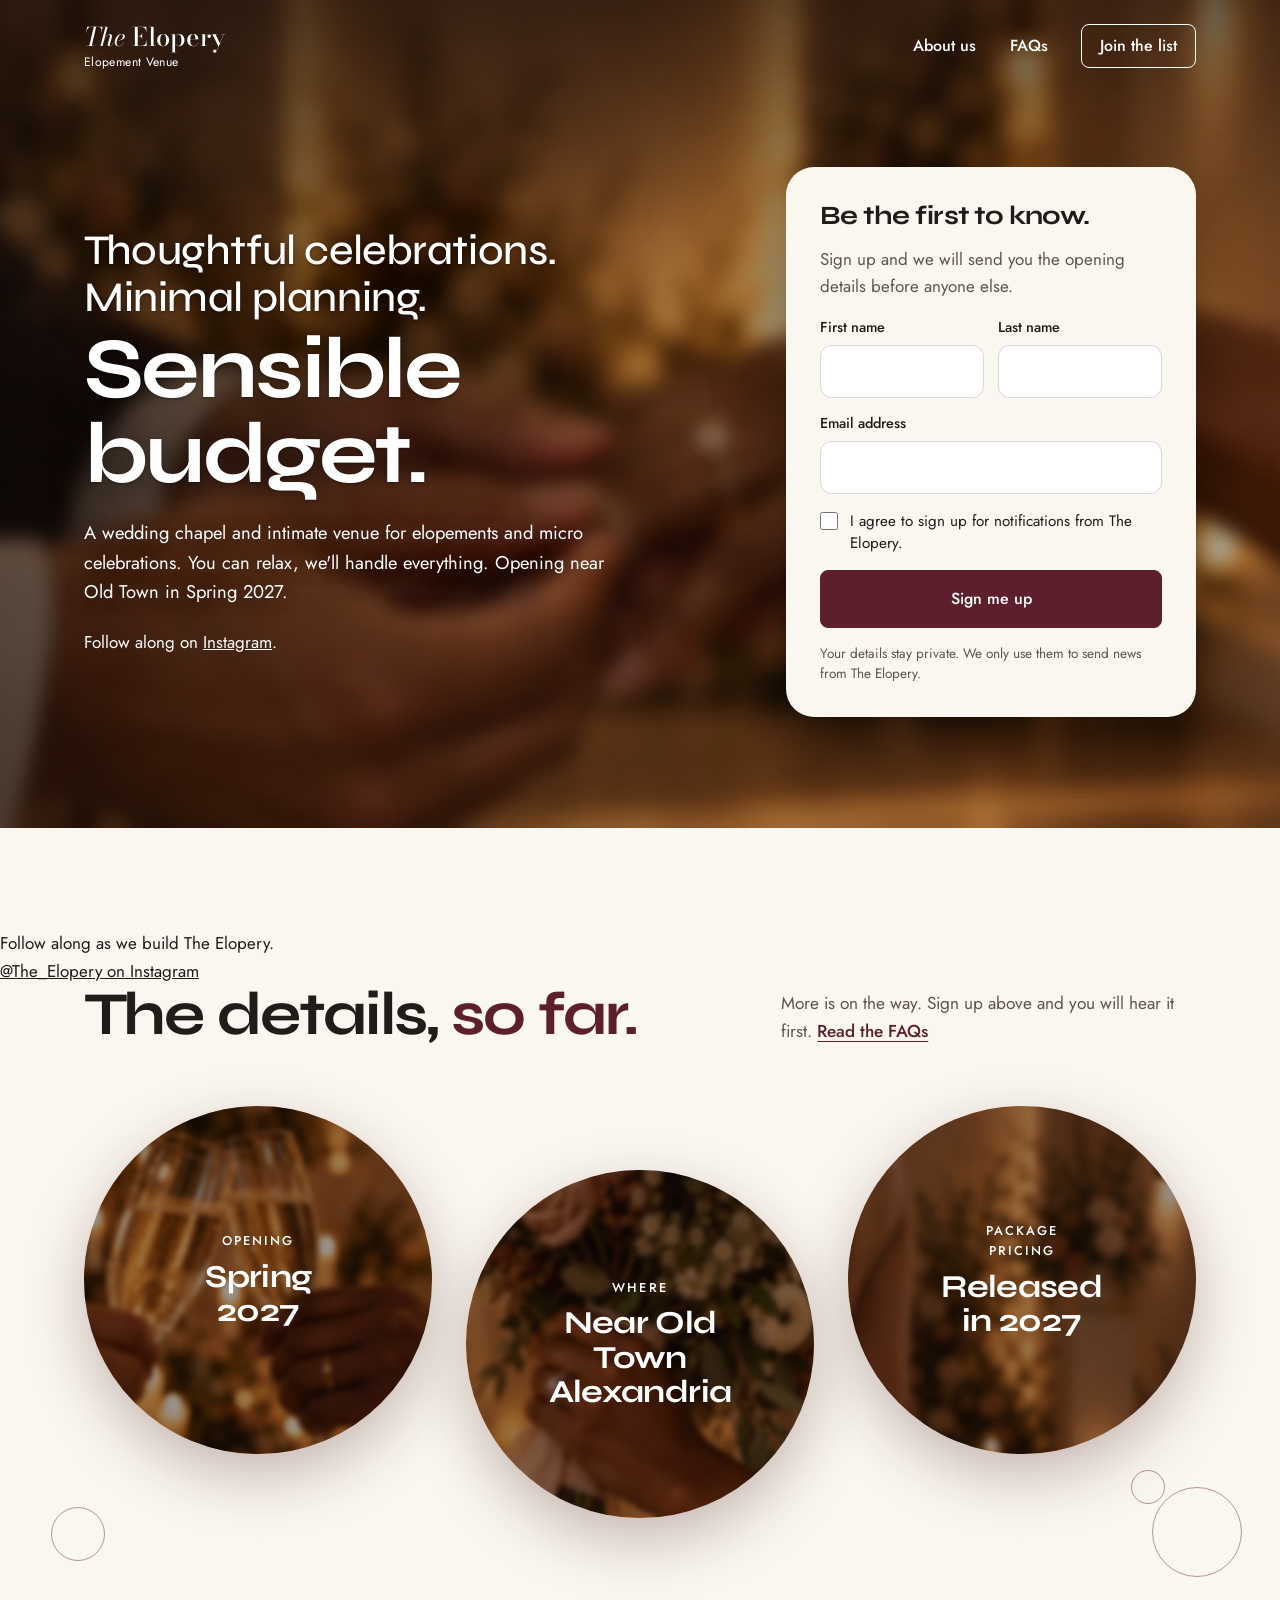
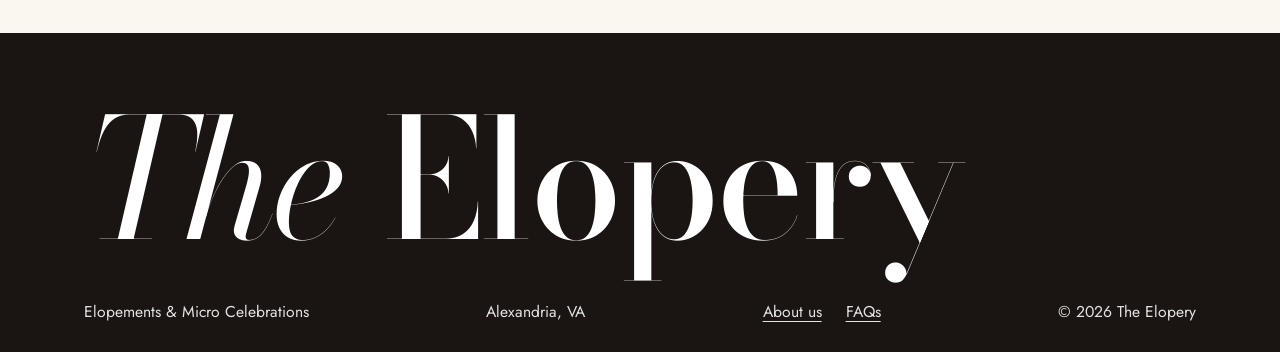
==== commit dc1267f2: "Update index.html" ====
--- a/index.html
+++ b/index.html
@@ -37,9 +37,9 @@
         <div class="wrap hero-inner">
           <div class="hero-copy">
             <h1><span class="h-small">Thoughtful celebrations. <br>Minimal planning.</span><span class="h-big">Sensible budget.</span></h1>
-            <p class="hero-sub">A luxury wedding chapel and intimate venue for elopements and micro celebrations. You can relax, we'll handle everything. Opening near Old Town in Spring 2027.</p>
+            <p class="hero-sub">A  wedding chapel and intimate venue for elopements and micro celebrations. You can relax, we'll handle everything. Opening near Old Town in Spring 2027.</p>
+            <p>Follow along on <a href="https://www.instagram.com/the_elopery/" target="_blank" rel="noopener">Instagram</a>.</p>
           </div>
-
           <div class="panel" id="signup">
             <form class="signup" id="signup-form" method="post" action="https://app.kit.com/forms/9994521/subscriptions" novalidate>
               <h2>Be the first to know.</h2>
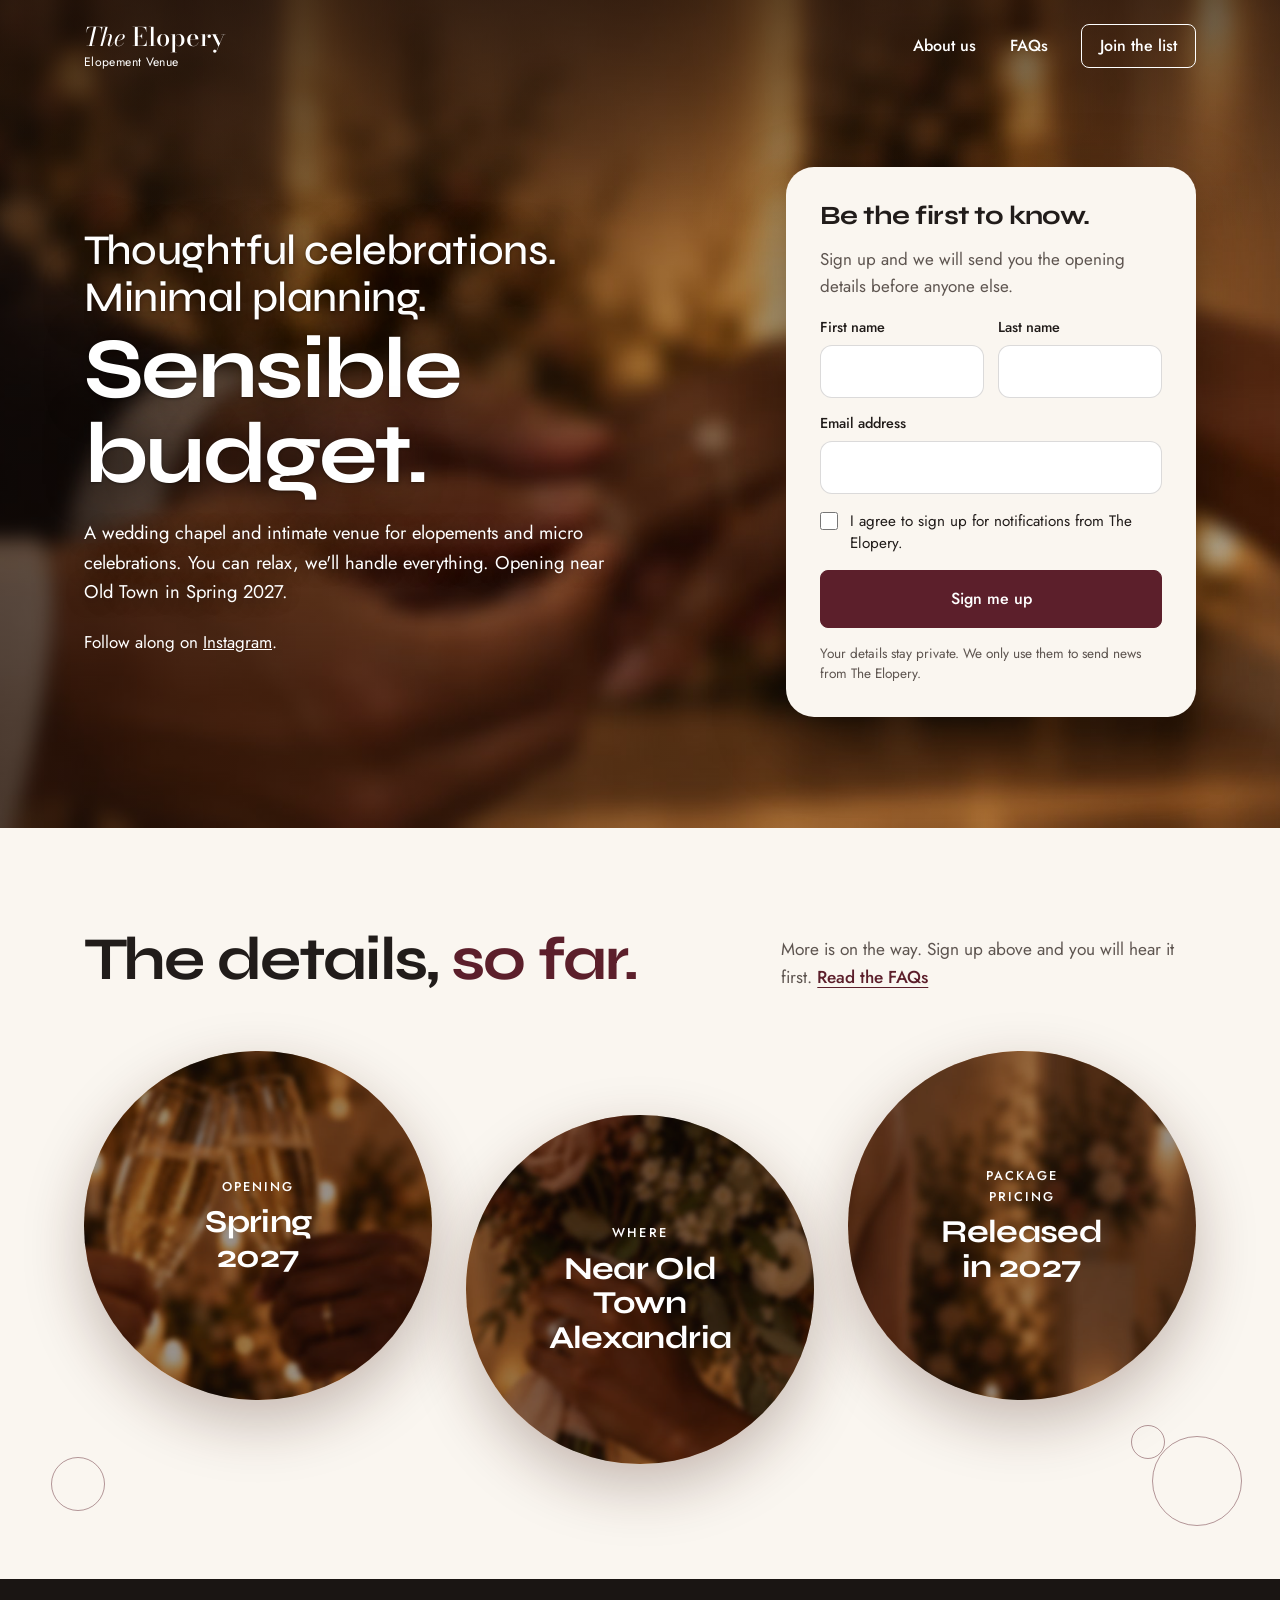
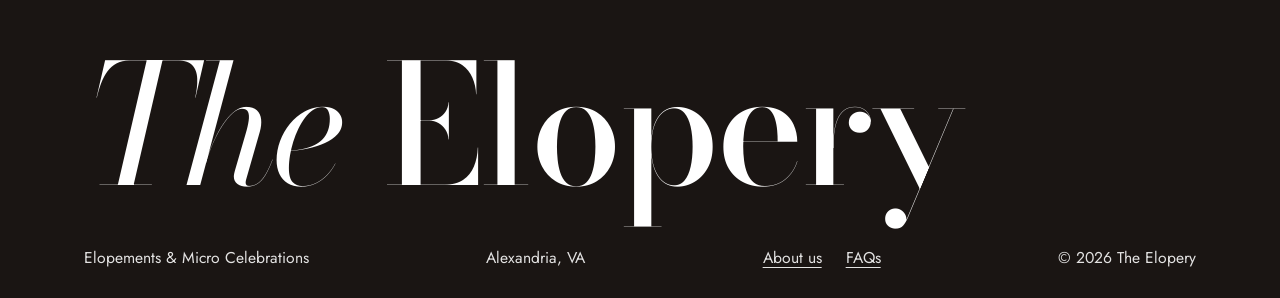
==== commit 3da1a564: "Update index.html" ====
--- a/index.html
+++ b/index.html
@@ -78,13 +78,7 @@
       <section class="details-sec">
         <span class="ring ring--a" aria-hidden="true"></span>
         <span class="ring ring--b" aria-hidden="true"></span>
-        <span class="ring ring--c" aria-hidden="true"></span>
-
-<section class="instagram">
-  <p>Follow along as we build The Elopery.</p>
-  <a href="https://www.instagram.com/the_elopery/" target="_blank" rel="noopener">@The_Elopery on Instagram</a>
-</section>
-        
+        <span class="ring ring--c" aria-hidden="true"></span>        
         <div class="wrap">
           <div class="sec-head">
             <h2>The details, <span>so far.</span></h2>
